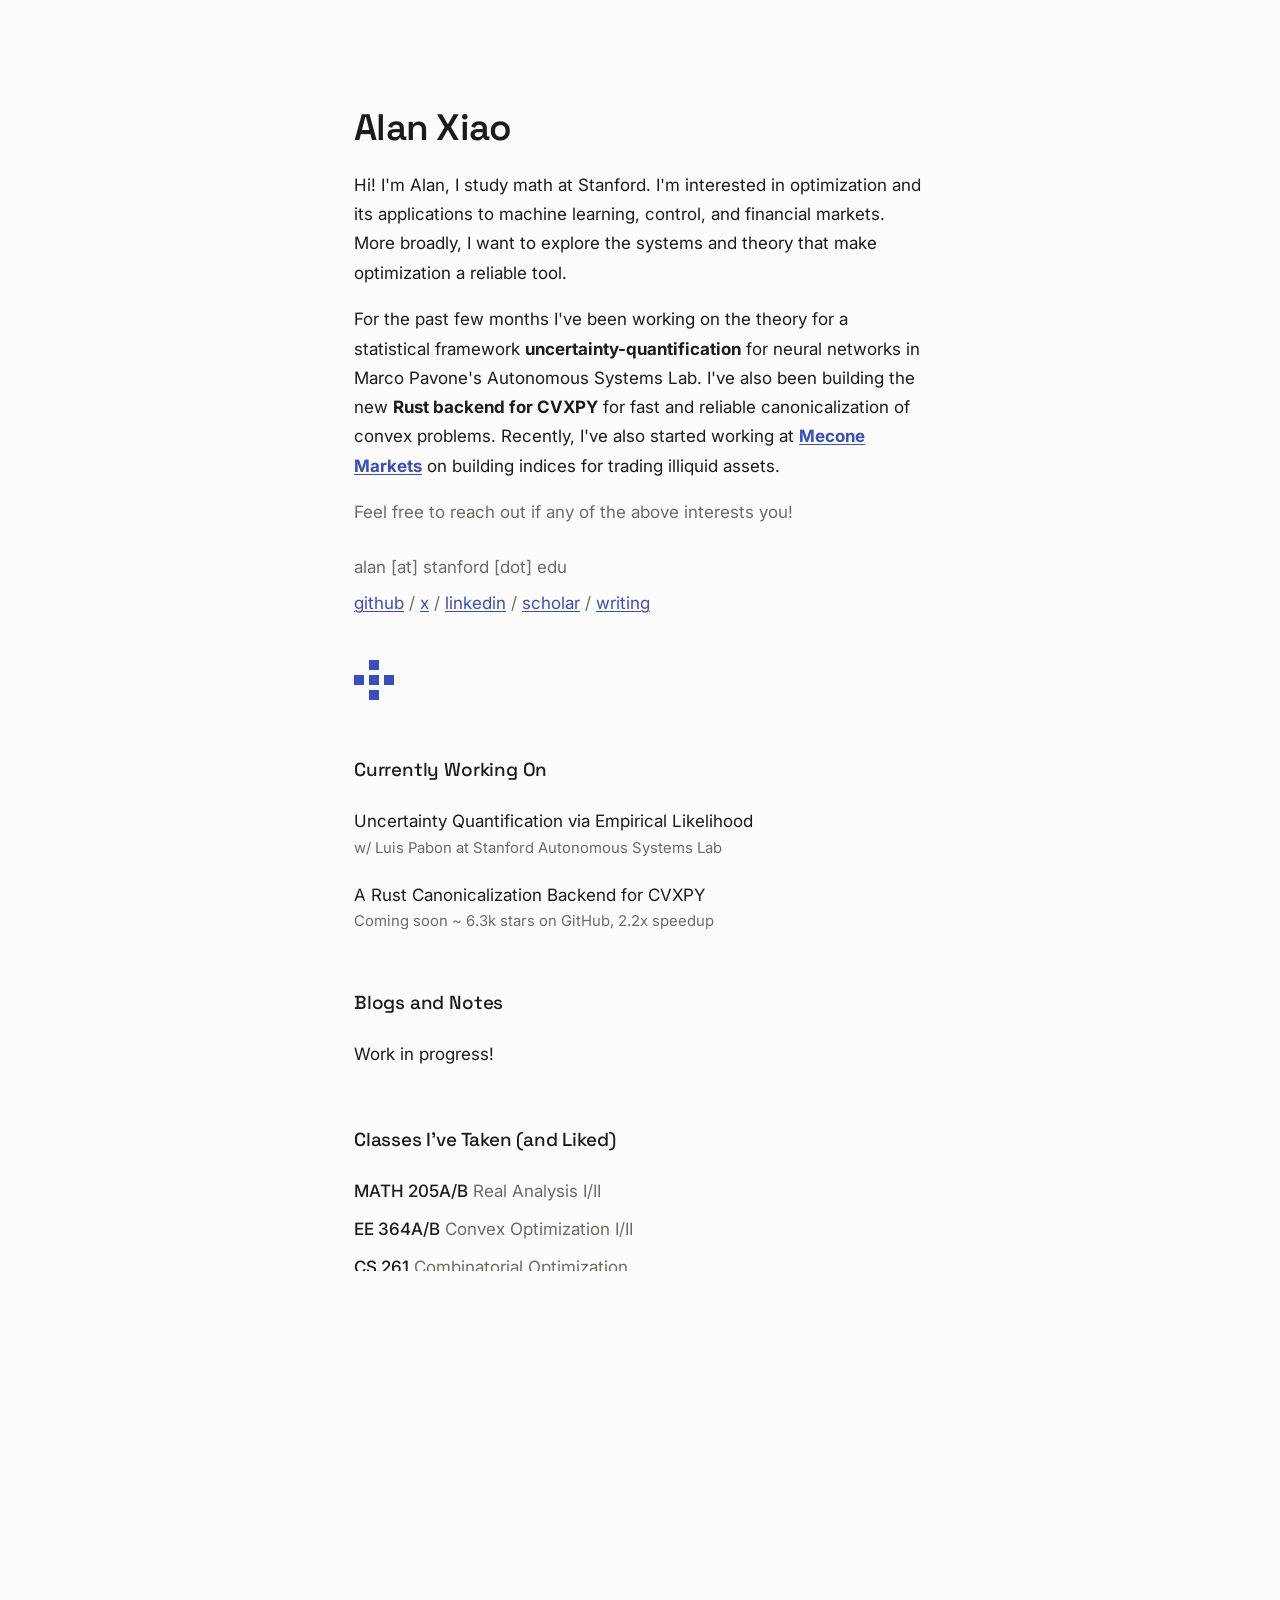
==== index.html @ c2978dcd "Initial commit: personal site Co-Authored-By: Claude Opus 4.8 <noreply@anthropic.com>" ====
<!doctype html>
<html lang="en">
<head>
  <meta charset="utf-8" />
  <meta name="viewport" content="width=device-width, initial-scale=1" />
  <title>Alan</title>
  <meta name="description" content="Alan — Mathematics @ Stanford. Optimization, ML, and control." />

  <!-- Fonts: swap these out (or delete and use system fonts) if you want zero dependencies -->
  <link rel="preconnect" href="https://fonts.googleapis.com" />
  <link rel="preconnect" href="https://fonts.gstatic.com" crossorigin />
  <link href="https://fonts.googleapis.com/css2?family=Inter:wght@400;500&family=Space+Grotesk:wght@500;600&display=swap" rel="stylesheet" />

  <link rel="stylesheet" href="style.css" />
</head>

<body>
  <main>
    <!-- ===== Intro ===== -->
    <h1 class="name">Alan Xiao</h1>

    <p class="lead">
      Hi! I'm Alan, I study math at Stanford. I'm interested in
      optimization and its applications to machine learning, control,
      and financial markets. More broadly, I want to explore the systems and theory that make
      optimization a reliable tool.
    </p>

    <p class="lead">
      For the past few months I've been working on the theory for a statistical framework <b>uncertainty-quantification</b> 
      for neural networks in Marco Pavone's Autonomous Systems Lab.
      I've also been building the new <b>Rust backend for CVXPY</b> for fast and reliable
      canonicalization of convex problems. Recently, I've also started working at <b><a href="https://mecone.trade">Mecone Markets</a></b> on 
      building indices for trading illiquid assets.
    </p>

    <p class="aside">
      Feel free to reach out if any of the above interests you!
    </p>

    <div class="contact">
      alan [at] stanford [dot] edu
      <div class="links">
        <!-- swap in your real URLs -->
        <a href="https://github.com/switchpiggy">github</a> /
        <a href="https://x.com/AlanXiao67">x</a> /
        <a href="https://www.linkedin.com/in/alan-xiao-08a256243/">linkedin</a> /
        <a href="https://scholar.google.com/citations?user=o02o3QcAAAAJ&hl=en">scholar</a> /
        <a href="blog.html">writing</a>
      </div>
    </div>

    <!-- pixel accent placeholder (replace with your own GIF) -->
    <svg class="pixel" viewBox="0 0 8 8" xmlns="http://www.w3.org/2000/svg" aria-hidden="true" fill="var(--accent)">
      <rect x="3" y="0" width="2" height="2"/><rect x="3" y="6" width="2" height="2"/>
      <rect x="0" y="3" width="2" height="2"/><rect x="6" y="3" width="2" height="2"/>
      <rect x="3" y="3" width="2" height="2"/>
    </svg>

    <!-- ===== Research ===== -->
    <h2 class="label">Currently Working On</h2>

    <div class="entry">
      <div class="title">Uncertainty Quantification via Empirical Likelihood</div>
      <div class="meta">w/ Luis Pabon at Stanford Autonomous Systems Lab</div>
    </div>

    <div class="entry">
      <div class="title">A Rust Canonicalization Backend for CVXPY</div>
      <div class="meta">Coming soon ~ 6.3k stars on GitHub, 2.2x speedup</div>
    </div>

    <!-- ===== Projects & Blogs ===== -->
    <h2 class="label">Blogs and Notes</h2>
      <div class="entry">
        Work in progress!
      </div>
    <!-- <ul class="plain">
      <li><b><a href="#">Empirical Likelihood</a></b></li>
    </ul> -->

    <!-- ===== Coursework ===== -->
    <h2 class="label">Classes I've Taken (and Liked)</h2>
    <ul class="plain">
      <li><b>MATH 205A/B</b> Real Analysis I/II</li>
      <li><b>EE 364A/B</b> Convex Optimization I/II</li>
      <li><b>CS 261</b> Combinatorial Optimization</li>
      <li><b>CS 224N</b> Natural Language Processing</li>
      <li><b>CS 265</b> Randomized Algorithms</li>
      <li><b>STATS 305A</b> Applied Statistics I</li>
    </ul>

    <hr />
  </main>
</body>
</html>
---- style.css ----
:root {
  --bg:      #fcfcfa;
  --ink:     #1b1b1a;
  --muted:   #6b6b66;
  --accent:  #3a4cc4;
  --rule:    #e7e6e1;
  --tint:    #f2f1ec;
  --display: "Space Grotesk", system-ui, sans-serif;
  --body:    "Inter", system-ui, -apple-system, sans-serif;
  --mono:    ui-monospace, "SF Mono", Menlo, Consolas, monospace;
}
@media (prefers-color-scheme: dark) {
  :root {
    --bg:    #15151a;
    --ink:   #e9e9e6;
    --muted: #9a9a94;
    --accent:#94a2ff;
    --rule:  #29292f;
    --tint:  #1e1e25;
  }
}

* { box-sizing: border-box; }
html { -webkit-text-size-adjust: 100%; }
body {
  margin: 0;
  background: var(--bg);
  color: var(--ink);
  font-family: var(--body);
  font-size: 17px;
  line-height: 1.72;
  -webkit-font-smoothing: antialiased;
}

main {
  max-width: 620px;
  margin: 0 auto;
  padding: 12vh 24px 18vh;
  animation: rise .7s cubic-bezier(.22,.61,.36,1) both;
}
@keyframes rise { from { opacity: 0; transform: translateY(10px); } to { opacity: 1; transform: none; } }
@media (prefers-reduced-motion: reduce) { main { animation: none; } .pixel { animation: none !important; } }

.name {
  font-family: var(--display);
  font-weight: 600;
  font-size: 2.3rem;
  letter-spacing: -0.02em;
  line-height: 1.1;
  margin: 0 0 1.4rem;
}

p { margin: 0 0 1.1rem; }
.lead { color: var(--ink); }
.aside { color: var(--muted); }

a {
  color: var(--accent);
  text-decoration: underline;
  text-underline-offset: 2px;
  text-decoration-thickness: 1px;
}
a:hover { text-decoration-thickness: 2px; }
a:focus-visible { outline: 2px solid var(--accent); outline-offset: 3px; border-radius: 2px; }

.contact { margin-top: 1.6rem; color: var(--muted); }
.links { margin-top: .4rem; }
.links a { white-space: nowrap; }

/* Section labels — the trailing period is the signature carried across pages */
.label {
  font-family: var(--display);
  font-weight: 500;
  font-size: 1.18rem;
  letter-spacing: -0.01em;
  margin: 3.4rem 0 1.3rem;
}

.entry { margin-bottom: 1.4rem; }
.entry .title { color: var(--ink); }
.entry .title a { color: var(--ink); text-decoration-color: var(--rule); }
.entry .title a:hover { text-decoration-color: var(--accent); }
.entry .meta  { color: var(--muted); font-size: 0.93rem; line-height: 1.5; }

ul.plain { list-style: none; padding: 0; margin: 0; }
ul.plain li { margin-bottom: .55rem; color: var(--muted); }
ul.plain li b { color: var(--ink); font-weight: 500; }

hr { border: 0; border-top: 1px solid var(--rule); margin: 3.4rem 0 0; }

/* Small back / nav link used on subpages */
.back {
  font-family: var(--display);
  font-weight: 500;
  font-size: 0.92rem;
  display: inline-block;
  margin-bottom: 2.4rem;
  text-decoration: none;
  color: var(--muted);
}
.back:hover { color: var(--accent); }

/* Pixel accent */
.pixel {
  display: block;
  width: 40px; height: 40px;
  margin: 2.6rem 0 0;
  image-rendering: pixelated;
  animation: twinkle 2.8s steps(2) infinite;
}
@keyframes twinkle { 0%,100% { opacity: .55; } 50% { opacity: 1; } }

/* ===== Article / post typography ===== */
.posthead { margin-bottom: 2.4rem; }
.posthead .name { margin-bottom: .5rem; }
.date { color: var(--muted); font-size: 0.93rem; font-family: var(--display); }

article { line-height: 1.75; }
article h2 { font-family: var(--display); font-weight: 600; font-size: 1.35rem; letter-spacing: -0.01em; margin: 2.6rem 0 1rem; }
article h3 { font-family: var(--display); font-weight: 500; font-size: 1.1rem; margin: 2rem 0 .8rem; }
article p  { margin: 0 0 1.2rem; }

article code {
  font-family: var(--mono);
  font-size: 0.88em;
  background: var(--tint);
  padding: .12em .38em;
  border-radius: 4px;
}
article pre {
  background: var(--tint);
  border: 1px solid var(--rule);
  border-radius: 8px;
  padding: 1rem 1.1rem;
  overflow-x: auto;
  font-size: 0.9rem;
  line-height: 1.55;
}
article pre code { background: none; padding: 0; font-size: inherit; }

article blockquote {
  margin: 1.4rem 0;
  padding: .2rem 0 .2rem 1.1rem;
  border-left: 2px solid var(--accent);
  color: var(--muted);
}

/* MathJax display equations get a little breathing room */
mjx-container[display="true"] { margin: 1.4rem 0 !important; }
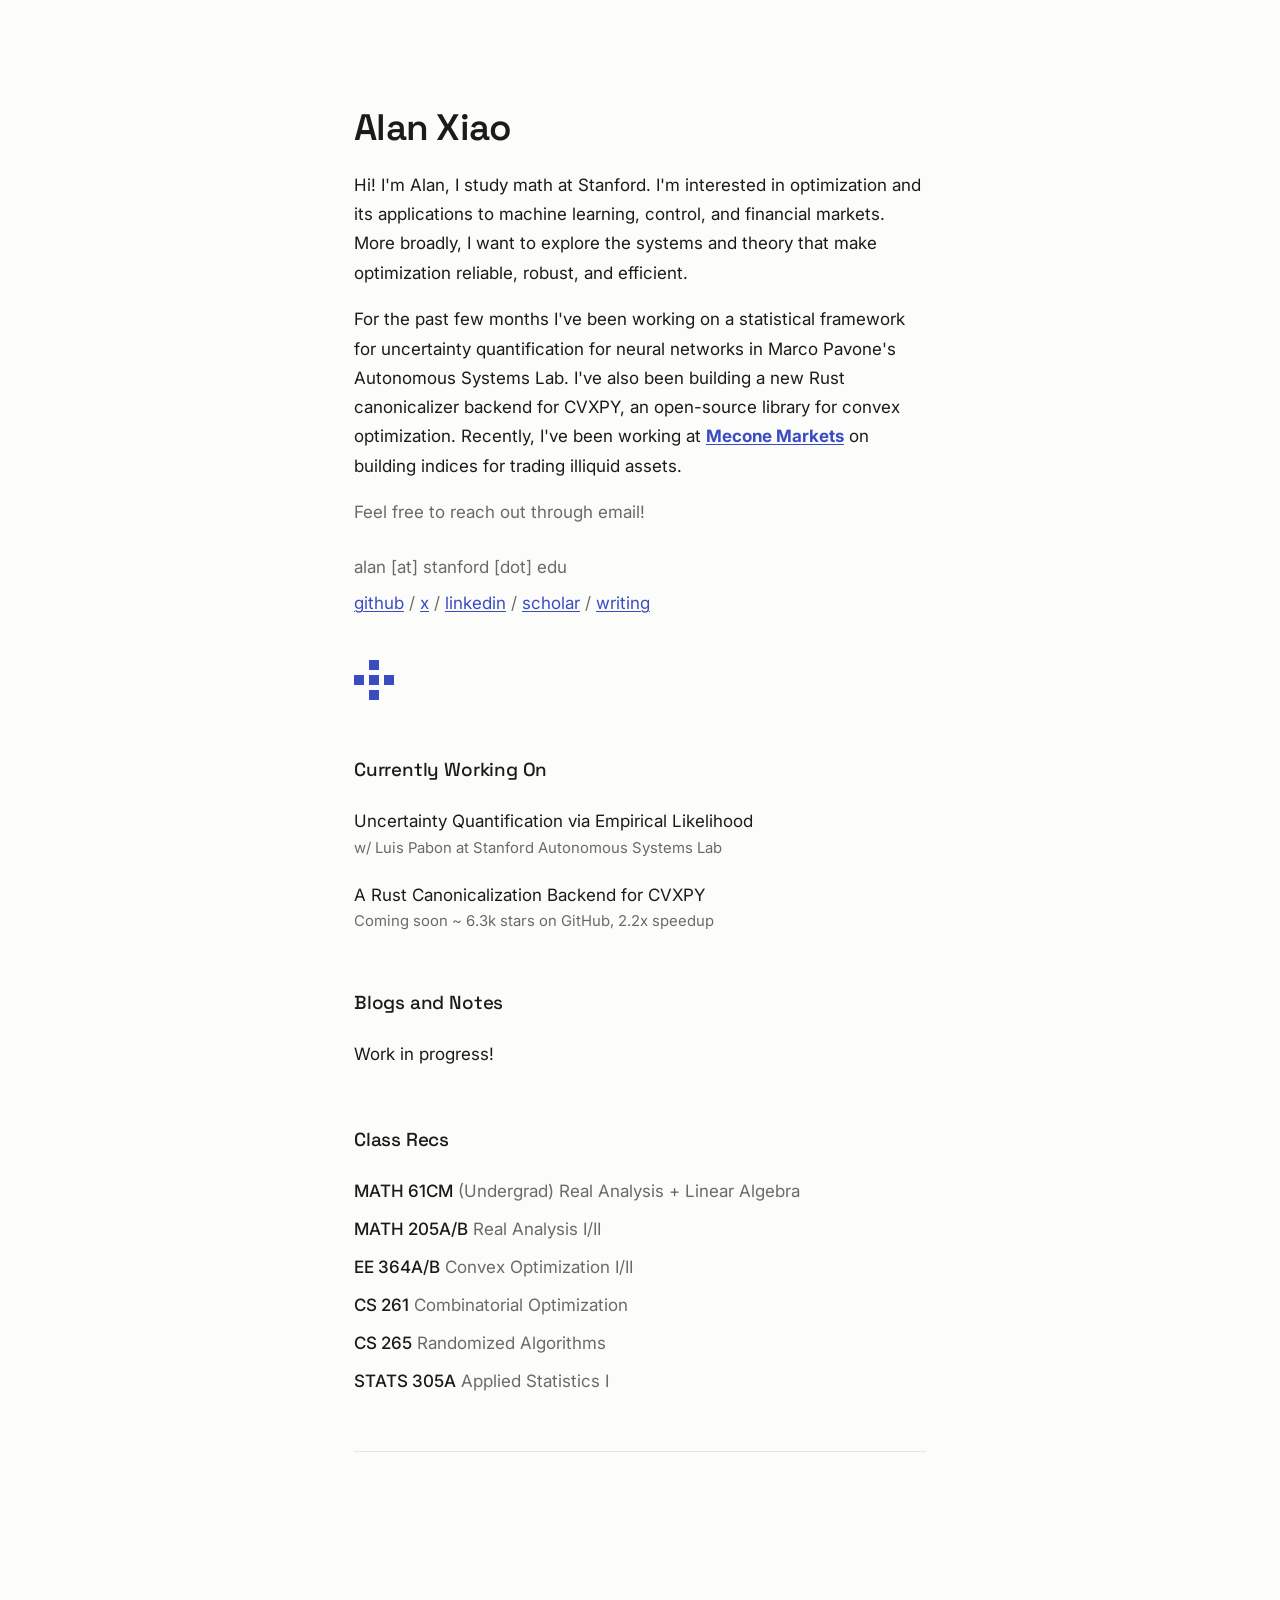
==== commit b742c2e0: "Add GoatCounter analytics and update homepage copy Pageview tracking on all pages plus click events " ====
--- a/index.html
+++ b/index.html
@@ -23,29 +23,28 @@
       Hi! I'm Alan, I study math at Stanford. I'm interested in
       optimization and its applications to machine learning, control,
       and financial markets. More broadly, I want to explore the systems and theory that make
-      optimization a reliable tool.
+      optimization reliable, robust, and efficient.
     </p>
 
     <p class="lead">
-      For the past few months I've been working on the theory for a statistical framework <b>uncertainty-quantification</b> 
+      For the past few months I've been working on a statistical framework for uncertainty quantification
       for neural networks in Marco Pavone's Autonomous Systems Lab.
-      I've also been building the new <b>Rust backend for CVXPY</b> for fast and reliable
-      canonicalization of convex problems. Recently, I've also started working at <b><a href="https://mecone.trade">Mecone Markets</a></b> on 
+      I've also been building a new Rust canonicalizer backend for CVXPY, an open-source library for convex optimization. Recently, I've been working at <b><a href="https://mecone.trade" data-goatcounter-click="ext-mecone">Mecone Markets</a></b> on 
       building indices for trading illiquid assets.
     </p>
 
     <p class="aside">
-      Feel free to reach out if any of the above interests you!
+      Feel free to reach out through email!
     </p>
 
     <div class="contact">
       alan [at] stanford [dot] edu
       <div class="links">
-        <!-- swap in your real URLs -->
-        <a href="https://github.com/switchpiggy">github</a> /
-        <a href="https://x.com/AlanXiao67">x</a> /
-        <a href="https://www.linkedin.com/in/alan-xiao-08a256243/">linkedin</a> /
-        <a href="https://scholar.google.com/citations?user=o02o3QcAAAAJ&hl=en">scholar</a> /
+        <!-- data-goatcounter-click makes each click show up as an event in the analytics dashboard -->
+        <a href="https://github.com/switchpiggy" data-goatcounter-click="ext-github">github</a> /
+        <a href="https://x.com/AlanXiao67" data-goatcounter-click="ext-x">x</a> /
+        <a href="https://www.linkedin.com/in/alan-xiao-08a256243/" data-goatcounter-click="ext-linkedin">linkedin</a> /
+        <a href="https://scholar.google.com/citations?user=o02o3QcAAAAJ&hl=en" data-goatcounter-click="ext-scholar">scholar</a> /
         <a href="blog.html">writing</a>
       </div>
     </div>
@@ -80,17 +79,23 @@
     </ul> -->
 
     <!-- ===== Coursework ===== -->
-    <h2 class="label">Classes I've Taken (and Liked)</h2>
+    <h2 class="label">Class Recs</h2>
     <ul class="plain">
+      <li><b>MATH 61CM</b> (Undergrad) Real Analysis + Linear Algebra</li>
       <li><b>MATH 205A/B</b> Real Analysis I/II</li>
       <li><b>EE 364A/B</b> Convex Optimization I/II</li>
       <li><b>CS 261</b> Combinatorial Optimization</li>
-      <li><b>CS 224N</b> Natural Language Processing</li>
       <li><b>CS 265</b> Randomized Algorithms</li>
       <li><b>STATS 305A</b> Applied Statistics I</li>
     </ul>
 
     <hr />
   </main>
+
+  <!-- Analytics: GoatCounter. Requires a (free) account registered with the code
+       "switchpiggy" at goatcounter.com — dashboard lives at
+       https://switchpiggy.goatcounter.com -->
+  <script data-goatcounter="https://switchpiggy.goatcounter.com/count"
+          async src="//gc.zgo.at/count.js"></script>
 </body>
 </html>
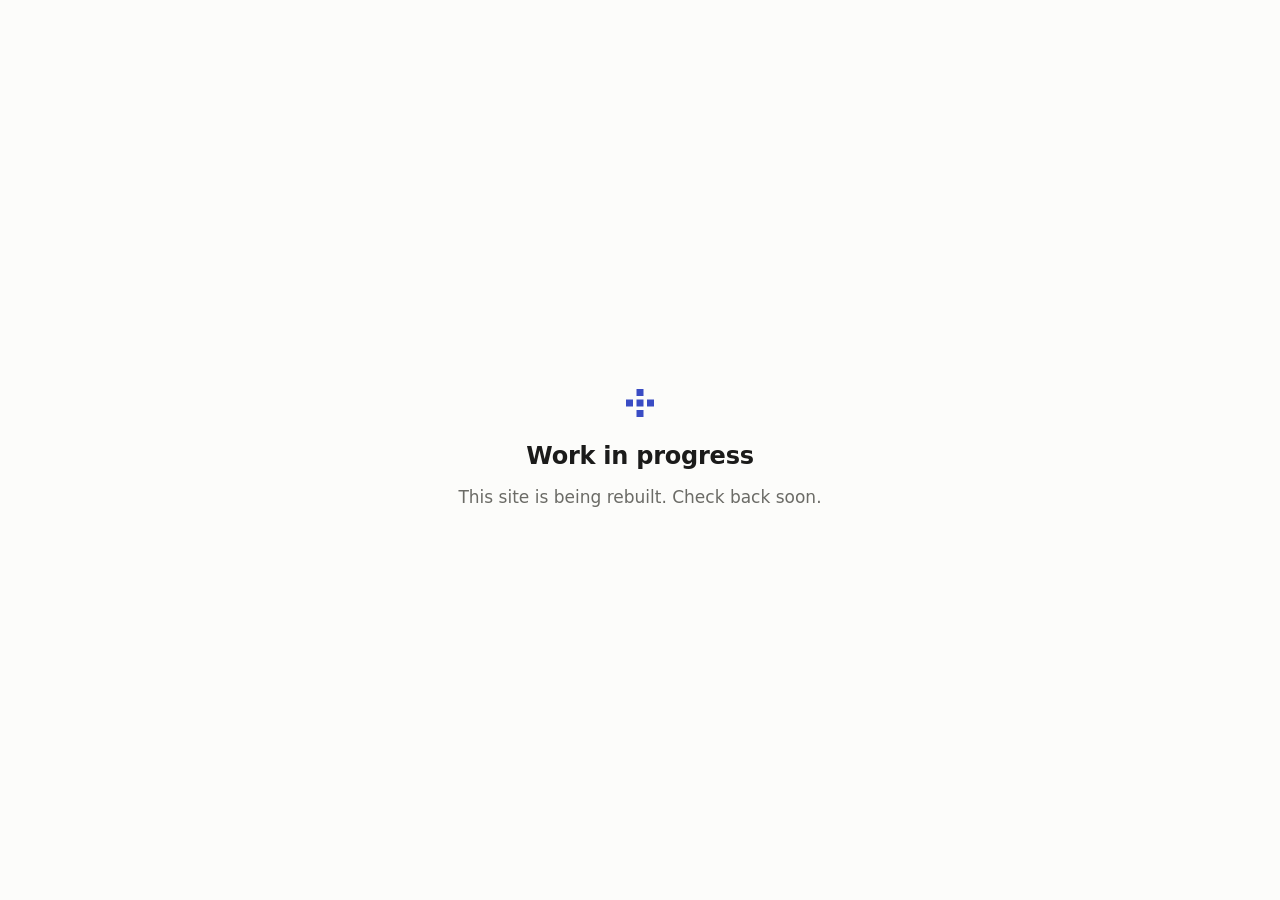
==== commit f1c2821b: "Replace site with work-in-progress placeholder Remove the full site (homepage, blog index, post, sty" ====
--- a/index.html
+++ b/index.html
@@ -3,99 +3,70 @@
 <head>
   <meta charset="utf-8" />
   <meta name="viewport" content="width=device-width, initial-scale=1" />
-  <title>Alan</title>
-  <meta name="description" content="Alan — Mathematics @ Stanford. Optimization, ML, and control." />
-
-  <!-- Fonts: swap these out (or delete and use system fonts) if you want zero dependencies -->
-  <link rel="preconnect" href="https://fonts.googleapis.com" />
-  <link rel="preconnect" href="https://fonts.gstatic.com" crossorigin />
-  <link href="https://fonts.googleapis.com/css2?family=Inter:wght@400;500&family=Space+Grotesk:wght@500;600&display=swap" rel="stylesheet" />
-
-  <link rel="stylesheet" href="style.css" />
+  <title>Alan Xiao</title>
+  <meta name="description" content="Alan Xiao — site under construction." />
+  <meta name="robots" content="noindex" />
+  <style>
+    :root {
+      --bg:     #fcfcfa;
+      --ink:    #1b1b1a;
+      --muted:  #6b6b66;
+      --accent: #3a4cc4;
+    }
+    @media (prefers-color-scheme: dark) {
+      :root {
+        --bg:     #15151a;
+        --ink:    #e9e9e6;
+        --muted:  #9a9a94;
+        --accent: #94a2ff;
+      }
+    }
+    * { box-sizing: border-box; }
+    html, body { height: 100%; }
+    body {
+      margin: 0;
+      display: grid;
+      place-items: center;
+      background: var(--bg);
+      color: var(--ink);
+      font-family: system-ui, -apple-system, "Segoe UI", sans-serif;
+      font-size: 17px;
+      line-height: 1.6;
+      -webkit-font-smoothing: antialiased;
+    }
+    main {
+      max-width: 480px;
+      padding: 24px;
+      text-align: center;
+    }
+    .pixel {
+      width: 28px;
+      height: 28px;
+      margin: 0 auto 20px;
+      display: block;
+      image-rendering: pixelated;
+    }
+    h1 {
+      margin: 0 0 8px;
+      font-size: 1.5rem;
+      font-weight: 600;
+      letter-spacing: -0.01em;
+    }
+    p {
+      margin: 0;
+      color: var(--muted);
+    }
+  </style>
 </head>
-
 <body>
   <main>
-    <!-- ===== Intro ===== -->
-    <h1 class="name">Alan Xiao</h1>
-
-    <p class="lead">
-      Hi! I'm Alan, I study math at Stanford. I'm interested in
-      optimization and its applications to machine learning, control,
-      and financial markets. More broadly, I want to explore the systems and theory that make
-      optimization reliable, robust, and efficient.
-    </p>
-
-    <p class="lead">
-      For the past few months I've been working on a statistical framework for uncertainty quantification
-      for neural networks in Marco Pavone's Autonomous Systems Lab.
-      I've also been building a new Rust canonicalizer backend for CVXPY, an open-source library for convex optimization. Recently, I've been working at <b><a href="https://mecone.trade" data-goatcounter-click="ext-mecone">Mecone Markets</a></b> on 
-      building indices for trading illiquid assets.
-    </p>
-
-    <p class="aside">
-      Feel free to reach out through email!
-    </p>
-
-    <div class="contact">
-      alan [at] stanford [dot] edu
-      <div class="links">
-        <!-- data-goatcounter-click makes each click show up as an event in the analytics dashboard -->
-        <a href="https://github.com/switchpiggy" data-goatcounter-click="ext-github">github</a> /
-        <a href="https://x.com/AlanXiao67" data-goatcounter-click="ext-x">x</a> /
-        <a href="https://www.linkedin.com/in/alan-xiao-08a256243/" data-goatcounter-click="ext-linkedin">linkedin</a> /
-        <a href="https://scholar.google.com/citations?user=o02o3QcAAAAJ&hl=en" data-goatcounter-click="ext-scholar">scholar</a> /
-        <a href="blog.html">writing</a>
-      </div>
-    </div>
-
-    <!-- pixel accent placeholder (replace with your own GIF) -->
     <svg class="pixel" viewBox="0 0 8 8" xmlns="http://www.w3.org/2000/svg" aria-hidden="true" fill="var(--accent)">
       <rect x="3" y="0" width="2" height="2"/><rect x="3" y="6" width="2" height="2"/>
       <rect x="0" y="3" width="2" height="2"/><rect x="6" y="3" width="2" height="2"/>
       <rect x="3" y="3" width="2" height="2"/>
     </svg>
-
-    <!-- ===== Research ===== -->
-    <h2 class="label">Currently Working On</h2>
-
-    <div class="entry">
-      <div class="title">Uncertainty Quantification via Empirical Likelihood</div>
-      <div class="meta">w/ Luis Pabon at Stanford Autonomous Systems Lab</div>
-    </div>
-
-    <div class="entry">
-      <div class="title">A Rust Canonicalization Backend for CVXPY</div>
-      <div class="meta">Coming soon ~ 6.3k stars on GitHub, 2.2x speedup</div>
-    </div>
-
-    <!-- ===== Projects & Blogs ===== -->
-    <h2 class="label">Blogs and Notes</h2>
-      <div class="entry">
-        Work in progress!
-      </div>
-    <!-- <ul class="plain">
-      <li><b><a href="#">Empirical Likelihood</a></b></li>
-    </ul> -->
-
-    <!-- ===== Coursework ===== -->
-    <h2 class="label">Class Recs</h2>
-    <ul class="plain">
-      <li><b>MATH 61CM</b> (Undergrad) Real Analysis + Linear Algebra</li>
-      <li><b>MATH 205A/B</b> Real Analysis I/II</li>
-      <li><b>EE 364A/B</b> Convex Optimization I/II</li>
-      <li><b>CS 261</b> Combinatorial Optimization</li>
-      <li><b>CS 265</b> Randomized Algorithms</li>
-      <li><b>STATS 305A</b> Applied Statistics I</li>
-    </ul>
-
-    <hr />
+    <h1>Work in progress</h1>
+    <p>This site is being rebuilt. Check back soon.</p>
   </main>
-
-  <!-- Analytics: GoatCounter. Requires a (free) account registered with the code
-       "switchpiggy" at goatcounter.com — dashboard lives at
-       https://switchpiggy.goatcounter.com -->
-  <script data-goatcounter="https://switchpiggy.goatcounter.com/count"
-          async src="//gc.zgo.at/count.js"></script>
 </body>
 </html>
